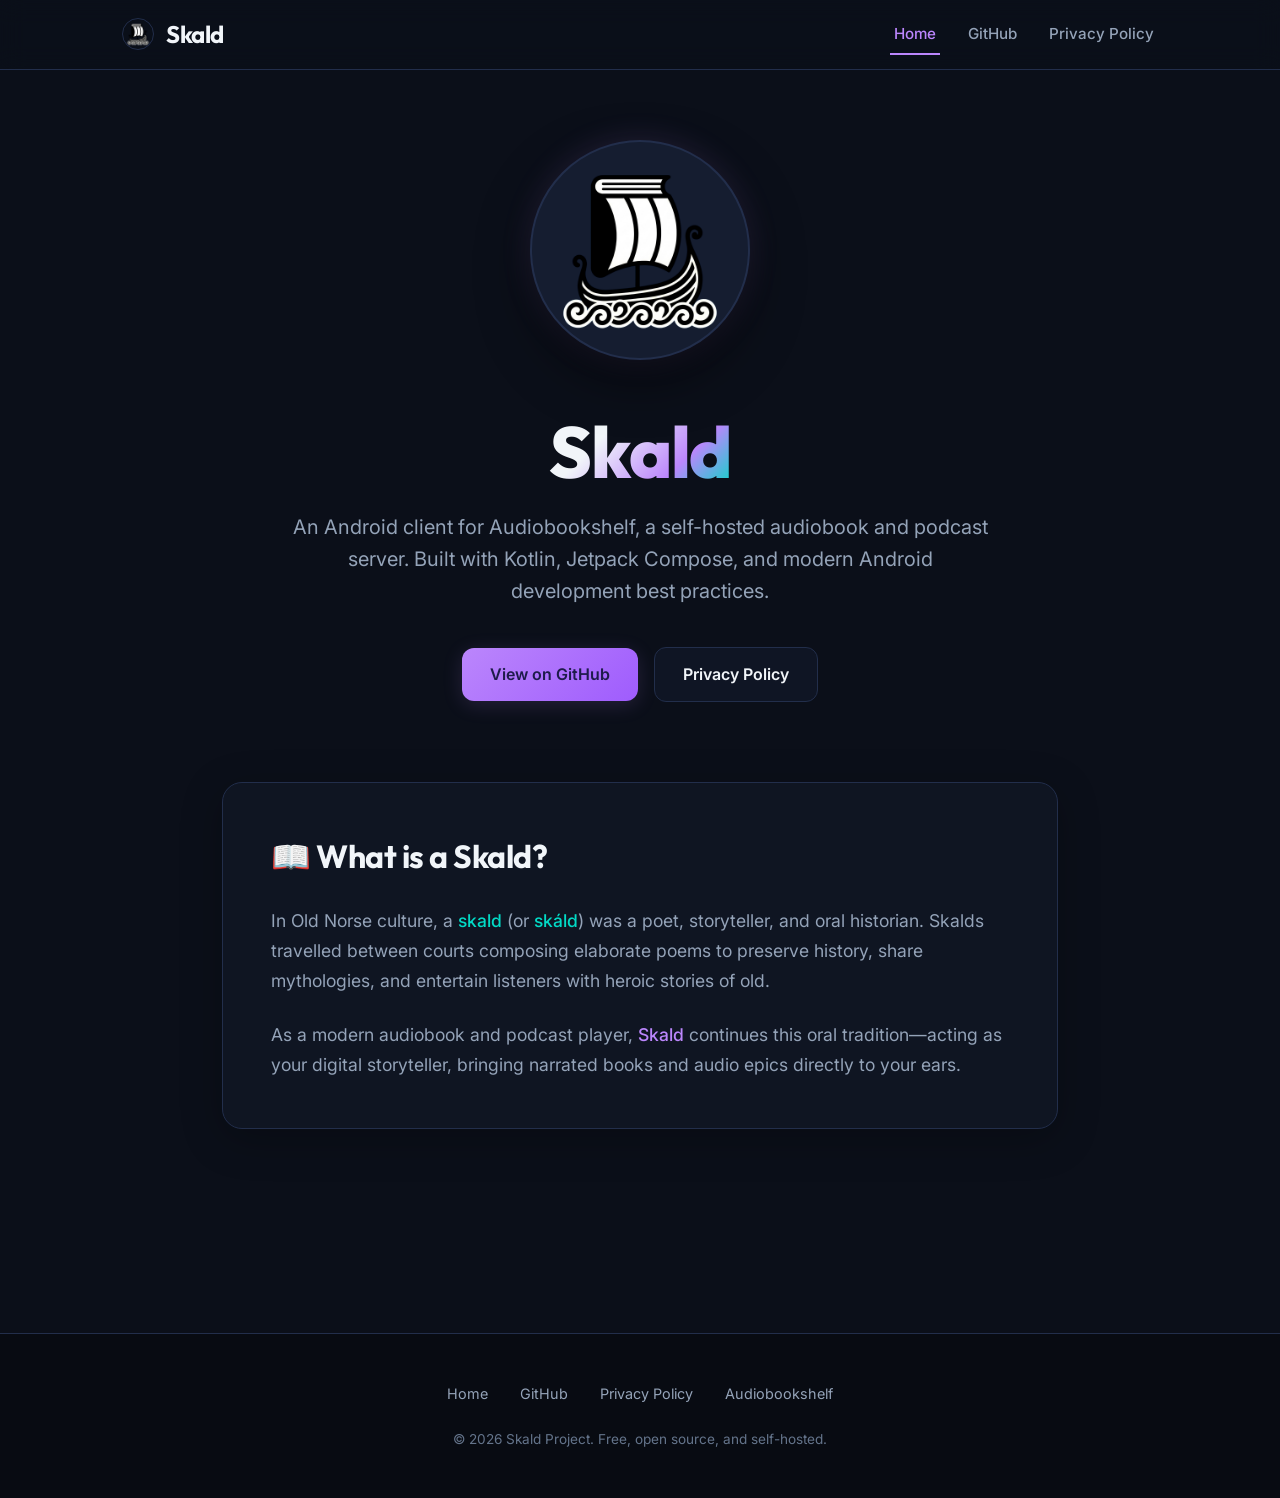
==== docs/index.html @ bd332535 "docs: create GitHub Pages site and specification for Skald" ====
<!DOCTYPE html>
<html lang="en">
<head>
  <meta charset="UTF-8">
  <meta name="viewport" content="width=device-width, initial-scale=1.0">
  <title>Skald — Premium Android Client for Audiobookshelf</title>
  <meta name="description" content="Skald is a premium, open-source Android client for self-hosted Audiobookshelf audiobook and podcast servers. Built with Jetpack Compose and Kotlin.">
  
  <!-- SEO & OpenGraph Meta Tags -->
  <meta property="og:title" content="Skald — Premium Android Client for Audiobookshelf">
  <meta property="og:description" content="A self-hosted audiobook and podcast companion for Android. Built with modern Jetpack Compose.">
  <meta property="og:type" content="website">
  <meta property="og:image" content="assets/ship_icon.png">
  <meta name="twitter:card" content="summary_large_image">
  
  <link rel="icon" type="image/png" href="assets/ship_icon.png">
  <link rel="stylesheet" href="style.css">
</head>
<body>

  <!-- Navigation Bar -->
  <header>
    <div class="nav-container">
      <a href="index.html" class="logo-link" id="nav-brand-link">
        <img src="assets/ship_icon.png" alt="Skald Logo" class="logo-img-small">
        <span>Skald</span>
      </a>
      <nav aria-label="Main Navigation">
        <a href="index.html" class="active" id="nav-home-link">Home</a>
        <a href="https://github.com/hansenji/Skald-Android" target="_blank" rel="noopener" id="nav-github-link">GitHub</a>
        <a href="privacy.html" id="nav-privacy-link">Privacy Policy</a>
      </nav>
    </div>
  </header>

  <!-- Main Content -->
  <main>
    <!-- Hero Section -->
    <section class="hero" aria-labelledby="hero-title">
      <div class="logo-container">
        <div class="logo-glow"></div>
        <img src="assets/ship_icon.png" alt="Viking Longship App Logo" class="logo-img-large">
      </div>
      
      <h1 class="title" id="hero-title">Skald</h1>
      
      <p class="subtitle">
        An Android client for Audiobookshelf, a self-hosted audiobook and podcast server. Built with Kotlin, Jetpack Compose, and modern Android development best practices.
      </p>
      
      <div class="cta-group">
        <a href="https://github.com/hansenji/Skald-Android" target="_blank" rel="noopener" class="btn btn-primary" id="cta-github-btn">
          View on GitHub
        </a>
        <a href="privacy.html" class="btn btn-secondary" id="cta-privacy-btn">
          Privacy Policy
        </a>
      </div>
    </section>

    <!-- Lore Section -->
    <section class="section" aria-labelledby="lore-title">
      <div class="card">
        <h2 class="section-title" id="lore-title">📖 What is a Skald?</h2>
        <div class="lore-text">
          <p>
            In Old Norse culture, a <span class="highlight-cyan">skald</span> (or <span class="highlight-cyan">skáld</span>) was a poet, storyteller, and oral historian. Skalds travelled between courts composing elaborate poems to preserve history, share mythologies, and entertain listeners with heroic stories of old.
          </p>
          <p>
            As a modern audiobook and podcast player, <span class="highlight-purple">Skald</span> continues this oral tradition—acting as your digital storyteller, bringing narrated books and audio epics directly to your ears.
          </p>
        </div>
      </div>
    </section>
  </main>

  <!-- Footer -->
  <footer>
    <div class="footer-container">
      <div class="footer-links">
        <a href="index.html" id="footer-home-link">Home</a>
        <a href="https://github.com/hansenji/Skald-Android" target="_blank" rel="noopener" id="footer-github-link">GitHub</a>
        <a href="privacy.html" id="footer-privacy-link">Privacy Policy</a>
        <a href="https://www.audiobookshelf.org/" target="_blank" rel="noopener" id="footer-abs-link">Audiobookshelf</a>
      </div>
      <p class="footer-copyright">
        &copy; 2026 Skald Project. Free, open source, and self-hosted.
      </p>
    </div>
  </footer>

</body>
</html>
---- docs/style.css ----
@import url('https://fonts.googleapis.com/css2?family=Inter:wght@400;500;600&family=Outfit:wght@600;700;800&display=swap');

:root {
  /* Color system */
  --bg-obsidian: #0B0F19;
  --bg-slate: #151D30;
  --bg-slate-rgb: 21, 29, 48;
  --border-slate: #222E4B;
  --color-purple: #BB86FC;
  --color-purple-glow: rgba(187, 134, 252, 0.15);
  --color-cyan: #03DAC6;
  --color-cyan-glow: rgba(3, 218, 198, 0.15);
  --color-pink: #FF79C6;
  
  /* Text colors */
  --text-primary: #F1F5F9;
  --text-secondary: #94A3B8;
  --text-muted: #64748B;
  
  /* Fonts */
  --font-heading: 'Outfit', sans-serif;
  --font-body: 'Inter', sans-serif;
}

/* Global Reset & Base */
* {
  box-sizing: border-box;
  margin: 0;
  padding: 0;
}

html, body {
  width: 100%;
  min-height: 100vh;
  background-color: var(--bg-obsidian);
  color: var(--text-primary);
  font-family: var(--font-body);
  line-height: 1.6;
  overflow-x: hidden;
  scroll-behavior: smooth;
}

/* Background gradient overlays */
body::before {
  content: "";
  position: fixed;
  top: -10%;
  right: -10%;
  width: 60%;
  height: 60%;
  background: radial-gradient(circle, rgba(187, 134, 252, 0.08) 0%, transparent 70%);
  filter: blur(80px);
  z-index: -2;
  pointer-events: none;
}

body::after {
  content: "";
  position: fixed;
  bottom: -10%;
  left: -10%;
  width: 60%;
  height: 60%;
  background: radial-gradient(circle, rgba(3, 218, 198, 0.05) 0%, transparent 70%);
  filter: blur(80px);
  z-index: -2;
  pointer-events: none;
}

/* Header & Navigation */
header {
  position: fixed;
  top: 0;
  left: 0;
  width: 100%;
  height: 70px;
  background-color: rgba(11, 15, 25, 0.8);
  border-bottom: 1px solid var(--border-slate);
  backdrop-filter: blur(12px);
  -webkit-backdrop-filter: blur(12px);
  z-index: 100;
  display: flex;
  justify-content: center;
  align-items: center;
  transition: all 0.3s ease;
}

.nav-container {
  width: 100%;
  max-width: 1100px;
  padding: 0 2rem;
  display: flex;
  justify-content: space-between;
  align-items: center;
}

.logo-link {
  display: flex;
  align-items: center;
  gap: 0.75rem;
  text-decoration: none;
  color: var(--text-primary);
  font-family: var(--font-heading);
  font-size: 1.5rem;
  font-weight: 700;
  letter-spacing: -0.5px;
  transition: opacity 0.2s ease;
}

.logo-link:hover {
  opacity: 0.9;
}

.logo-img-small {
  width: 32px;
  height: 32px;
  border-radius: 50%;
  border: 1px solid var(--border-slate);
}

nav {
  display: flex;
  align-items: center;
  gap: 1.5rem;
}

nav a {
  text-decoration: none;
  color: var(--text-secondary);
  font-weight: 500;
  font-size: 0.95rem;
  transition: color 0.2s ease;
  padding: 0.5rem 0.25rem;
  position: relative;
}

nav a::after {
  content: "";
  position: absolute;
  bottom: 0;
  left: 0;
  width: 0;
  height: 2px;
  background: var(--color-purple);
  transition: width 0.2s ease;
}

nav a:hover {
  color: var(--text-primary);
}

nav a:hover::after {
  width: 100%;
}

nav a.active {
  color: var(--color-purple);
}

nav a.active::after {
  width: 100%;
}

/* Main Container Layout */
main {
  width: 100%;
  max-width: 900px;
  margin: 0 auto;
  padding: 120px 2rem 60px 2rem;
}

/* Hero Section */
.hero {
  display: flex;
  flex-direction: column;
  align-items: center;
  text-align: center;
  margin-bottom: 5rem;
  position: relative;
}

.logo-container {
  position: relative;
  display: flex;
  justify-content: center;
  align-items: center;
  margin-bottom: 2rem;
  width: 260px;
  height: 260px;
}

.logo-glow {
  position: absolute;
  width: 320px;
  height: 320px;
  background: radial-gradient(circle, rgba(187, 134, 252, 0.15) 0%, rgba(3, 218, 198, 0.03) 60%, transparent 100%);
  filter: blur(30px);
  animation: glow-pulse 8s ease-in-out infinite;
  z-index: -1;
  pointer-events: none;
}

.logo-img-large {
  width: 220px;
  height: 220px;
  border-radius: 50%;
  box-shadow: 0 20px 50px rgba(0, 0, 0, 0.5), 0 0 30px var(--color-purple-glow);
  border: 2px solid var(--border-slate);
  animation: rock-ship 6s ease-in-out infinite;
  background-color: var(--bg-slate);
}

h1.title {
  font-family: var(--font-heading);
  font-size: 4.5rem;
  font-weight: 800;
  line-height: 1.1;
  letter-spacing: -1.5px;
  margin-bottom: 1.25rem;
  background: linear-gradient(135deg, var(--text-primary) 30%, var(--color-purple) 70%, var(--color-cyan));
  -webkit-background-clip: text;
  -webkit-text-fill-color: transparent;
  animation: fade-in-up 0.8s cubic-bezier(0.16, 1, 0.3, 1);
}

p.subtitle {
  font-size: 1.25rem;
  color: var(--text-secondary);
  max-width: 700px;
  margin-bottom: 2.5rem;
  line-height: 1.6;
  animation: fade-in-up 1s cubic-bezier(0.16, 1, 0.3, 1) 0.1s both;
}

.cta-group {
  display: flex;
  gap: 1rem;
  justify-content: center;
  align-items: center;
  animation: fade-in-up 1s cubic-bezier(0.16, 1, 0.3, 1) 0.2s both;
}

.btn {
  display: inline-flex;
  align-items: center;
  justify-content: center;
  gap: 0.5rem;
  text-decoration: none;
  font-weight: 600;
  font-size: 1rem;
  padding: 0.85rem 1.75rem;
  border-radius: 12px;
  transition: all 0.2s ease;
  cursor: pointer;
}

.btn-primary {
  background: linear-gradient(135deg, var(--color-purple), #9f5cfd);
  color: #1e1b4b;
  box-shadow: 0 4px 20px var(--color-purple-glow);
}

.btn-primary:hover {
  transform: translateY(-2px);
  box-shadow: 0 8px 25px rgba(187, 134, 252, 0.3);
  opacity: 0.95;
}

.btn-secondary {
  background-color: rgba(var(--bg-slate-rgb), 0.5);
  border: 1px solid var(--border-slate);
  color: var(--text-primary);
  backdrop-filter: blur(8px);
}

.btn-secondary:hover {
  transform: translateY(-2px);
  border-color: var(--color-cyan);
  color: var(--color-cyan);
  box-shadow: 0 4px 15px var(--color-cyan-glow);
}

/* Lore & Core Sections */
.section {
  margin-bottom: 5rem;
  animation: fade-in-up 1.2s cubic-bezier(0.16, 1, 0.3, 1) 0.3s both;
}

.card {
  background: rgba(var(--bg-slate-rgb), 0.45);
  border: 1px solid var(--border-slate);
  backdrop-filter: blur(16px);
  -webkit-backdrop-filter: blur(16px);
  border-radius: 20px;
  padding: 3rem;
  box-shadow: 0 10px 40px rgba(0, 0, 0, 0.25);
  transition: transform 0.3s ease, border-color 0.3s ease, box-shadow 0.3s ease;
}

.card:hover {
  transform: translateY(-4px);
  border-color: rgba(187, 134, 252, 0.5);
  box-shadow: 0 15px 50px rgba(187, 134, 252, 0.08);
}

.section-title {
  font-family: var(--font-heading);
  font-size: 2rem;
  font-weight: 700;
  margin-bottom: 1.5rem;
  display: flex;
  align-items: center;
  gap: 0.75rem;
  letter-spacing: -0.5px;
  color: var(--text-primary);
}

.lore-text p {
  font-size: 1.1rem;
  color: var(--text-secondary);
  margin-bottom: 1.5rem;
  line-height: 1.7;
}

.lore-text p:last-child {
  margin-bottom: 0;
}

.highlight-cyan {
  color: var(--color-cyan);
  font-weight: 500;
}

.highlight-purple {
  color: var(--color-purple);
  font-weight: 500;
}

/* Privacy Content Layout */
.privacy-container {
  margin-top: 2rem;
  min-height: 50vh;
}

.privacy-title-section {
  text-align: center;
  margin-bottom: 3.5rem;
}

.privacy-title-section h1 {
  font-family: var(--font-heading);
  font-size: 3rem;
  font-weight: 800;
  letter-spacing: -1px;
  margin-bottom: 1rem;
  background: linear-gradient(135deg, var(--text-primary), var(--color-cyan));
  -webkit-background-clip: text;
  -webkit-text-fill-color: transparent;
}

.privacy-card {
  text-align: center;
  max-width: 650px;
  margin: 0 auto;
}

.privacy-headline {
  font-size: 1.5rem;
  font-weight: 700;
  color: var(--color-pink);
  margin-bottom: 1.5rem;
  letter-spacing: -0.2px;
}

.privacy-body {
  font-size: 1.15rem;
  color: var(--text-secondary);
  line-height: 1.8;
}

.privacy-footer-note {
  margin-top: 3rem;
  font-size: 0.9rem;
  color: var(--text-muted);
  border-top: 1px solid var(--border-slate);
  padding-top: 1.5rem;
}

/* Footer styling */
footer {
  width: 100%;
  border-top: 1px solid var(--border-slate);
  padding: 3rem 0;
  margin-top: 4rem;
  background-color: #080B12;
}

.footer-container {
  width: 100%;
  max-width: 1100px;
  margin: 0 auto;
  padding: 0 2rem;
  display: flex;
  flex-direction: column;
  align-items: center;
  gap: 1.5rem;
  text-align: center;
}

.footer-links {
  display: flex;
  gap: 2rem;
  flex-wrap: wrap;
  justify-content: center;
}

.footer-links a {
  text-decoration: none;
  color: var(--text-secondary);
  font-size: 0.9rem;
  transition: color 0.2s ease;
}

.footer-links a:hover {
  color: var(--color-cyan);
}

.footer-copyright {
  font-size: 0.85rem;
  color: var(--text-muted);
}

/* Keyframes & Animations */
@keyframes glow-pulse {
  0%, 100% {
    opacity: 0.3;
    transform: scale(0.95);
  }
  50% {
    opacity: 0.55;
    transform: scale(1.05);
  }
}

@keyframes rock-ship {
  0%, 100% {
    transform: translateY(0) rotate(-1.5deg);
  }
  50% {
    transform: translateY(-8px) rotate(1.5deg);
  }
}

@keyframes fade-in-up {
  from {
    opacity: 0;
    transform: translateY(20px);
  }
  to {
    opacity: 1;
    transform: translateY(0);
  }
}

/* Responsive adjustments */
@media (max-width: 768px) {
  h1.title {
    font-size: 3rem;
    letter-spacing: -1px;
  }
  
  p.subtitle {
    font-size: 1.1rem;
  }
  
  .card {
    padding: 2rem;
  }
  
  .logo-container {
    width: 200px;
    height: 200px;
  }
  
  .logo-img-large {
    width: 170px;
    height: 170px;
  }
  
  .logo-glow {
    width: 260px;
    height: 260px;
  }
}

@media (max-width: 480px) {
  h1.title {
    font-size: 2.5rem;
  }
  
  .nav-container {
    padding: 0 1rem;
  }
  
  main {
    padding-left: 1rem;
    padding-right: 1rem;
  }
  
  .cta-group {
    flex-direction: column;
    width: 100%;
  }
  
  .btn {
    width: 100%;
  }
}
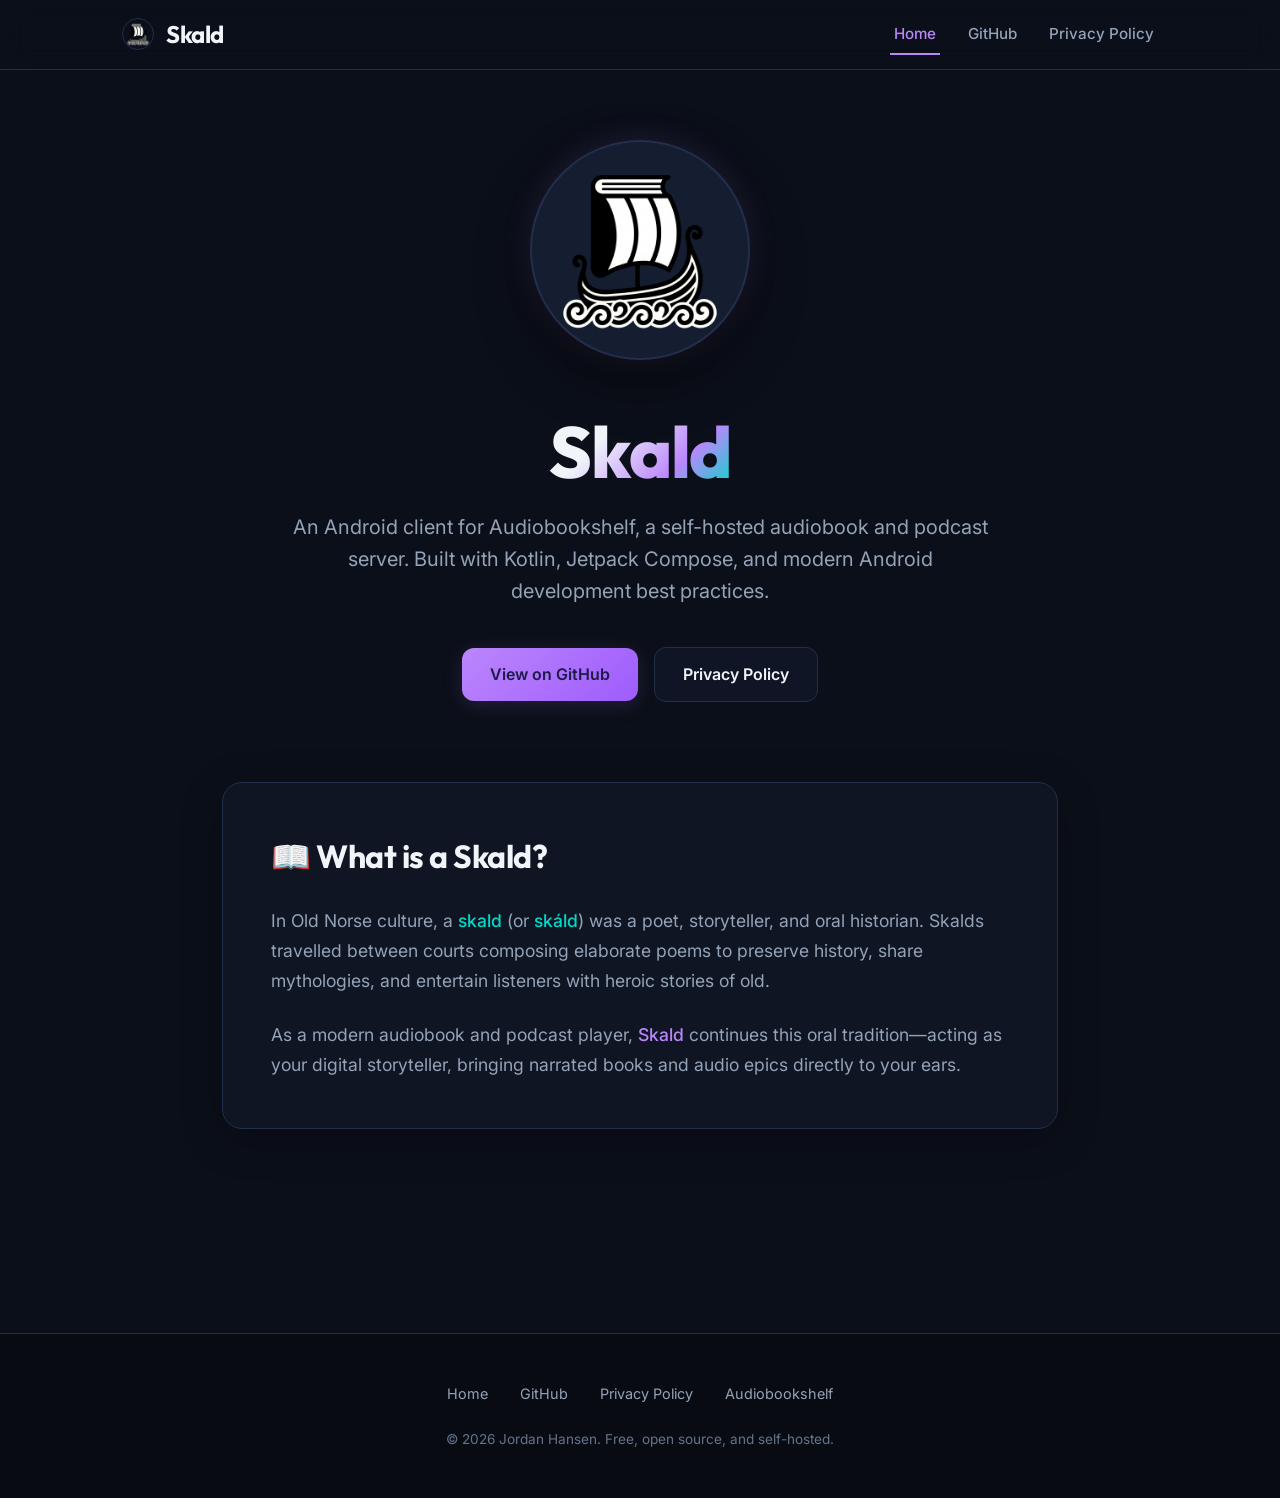
==== commit 148bf2bf: "chore: update copyright owner in documentation footers" ====
--- a/docs/index.html
+++ b/docs/index.html
@@ -84,7 +84,7 @@
         <a href="https://www.audiobookshelf.org/" target="_blank" rel="noopener" id="footer-abs-link">Audiobookshelf</a>
       </div>
       <p class="footer-copyright">
-        &copy; 2026 Skald Project. Free, open source, and self-hosted.
+        &copy; 2026 Jordan Hansen. Free, open source, and self-hosted.
       </p>
     </div>
   </footer>
